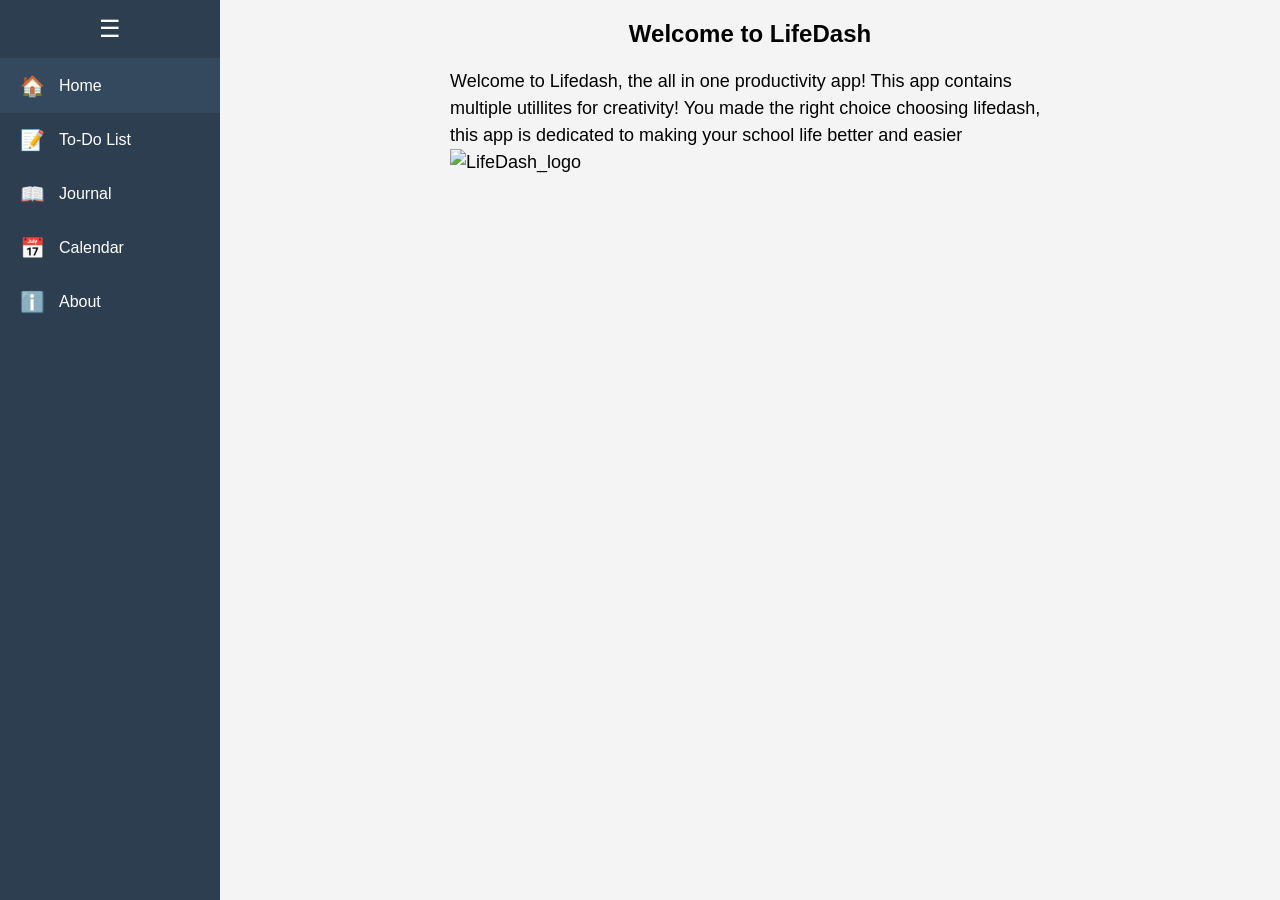
==== app/utils/lifedash-main.html @ c79580a7 "Create lifedash-main.html" ====
<!DOCTYPE html>
<html lang="en">
<head>
  <meta charset="UTF-8" />
  <meta name="viewport" content="width=device-width, initial-scale=1" />
  <title>LifeDash</title>
  <style>
    /* Reset and base */
    * {
      box-sizing: border-box;
    }
    body {
      margin: 0;
      font-family: Arial, sans-serif;
      background-color: #f4f4f4;
      display: flex;
      height: 100vh;
      overflow: hidden;
    }

    /* Sidebar */
    .sidebar {
      background-color: #2c3e50;
      color: white;
      width: 220px;
      min-width: 220px;
      transition: width 0.3s;
      display: flex;
      flex-direction: column;
      position: fixed;
      top: 0; bottom: 0; left: 0;
      overflow: hidden;
      z-index: 1000;
    }
    .sidebar.collapsed {
      width: 60px;
      min-width: 60px;
    }

    .sidebar .toggle-btn {
      background: none;
      border: none;
      color: white;
      font-size: 24px;
      padding: 15px;
      cursor: pointer;
      text-align: center;
      border-bottom: 1px solid #34495e;
      user-select: none;
    }

    .sidebar button.tab-button {
      background: none;
      border: none;
      color: white;
      text-align: left;
      padding: 15px 20px;
      font-size: 16px;
      width: 100%;
      display: flex;
      align-items: center;
      cursor: pointer;
      transition: background-color 0.3s;
      white-space: nowrap;
      overflow: hidden;
      text-overflow: ellipsis;
    }
    .sidebar button.tab-button:hover,
    .sidebar button.tab-button.active {
      background-color: #34495e;
    }
    .sidebar button.tab-button span.icon {
      margin-right: 15px;
      font-size: 20px;
      width: 24px;
      text-align: center;
      flex-shrink: 0;
    }
    .sidebar.collapsed button.tab-button span.label {
      display: none;
    }

    /* Main content */
    .main {
      margin-left: 220px;
      padding: 20px;
      width: calc(100% - 220px);
      overflow-y: auto;
      transition: margin-left 0.3s, width 0.3s;
      height: 100vh;
    }
    .sidebar.collapsed ~ .main {
      margin-left: 60px;
      width: calc(100% - 60px);
    }

    /* Tabs */
    .tab-content {
      display: none;
    }
    .tab-content.active {
      display: block;
    }

    /* Headings */
    h2 {
      text-align: center;
      margin-top: 0;
    }

    /* To-Do List */
    #todo input[type="text"] {
      width: 70%;
      padding: 10px;
      font-size: 16px;
      border-radius: 4px;
      border: 1px solid #ccc;
      margin-right: 10px;
    }
    #todo button.add-todo-btn {
      padding: 10px 15px;
      font-size: 16px;
      border: none;
      background-color: #2563eb;
      color: white;
      border-radius: 4px;
      cursor: pointer;
      transition: background-color 0.3s;
    }
    #todo button.add-todo-btn:hover {
      background-color: #1e40af;
    }
    #todo ul {
      list-style-type: none;
      padding-left: 0;
      margin-top: 20px;
      max-width: 600px;
      margin-left: auto;
      margin-right: auto;
    }
    #todo ul li {
      background: #eee;
      margin-bottom: 10px;
      padding: 12px 15px;
      font-size: 18px;
      position: relative;
      cursor: pointer;
      border-radius: 4px;
      user-select: none;
      display: flex;
      justify-content: space-between;
      align-items: center;
      transition: background-color 0.2s;
    }
    #todo ul li.checked {
      background-color: #888;
      color: white;
      text-decoration: line-through;
    }
    #todo ul li button.delete-btn {
      background: none;
      border: none;
      font-size: 18px;
      color: #f44336;
      cursor: pointer;
      user-select: none;
    }
    #todo ul li button.delete-btn:hover {
      color: #b71c1c;
    }

    /* Journal */
    #journal form {
      max-width: 600px;
      margin: 0 auto 30px;
      display: flex;
      flex-direction: column;
      gap: 10px;
    }
    #journal input[type="date"],
    #journal textarea {
      padding: 10px;
      font-size: 16px;
      border-radius: 4px;
      border: 1px solid #ccc;
      resize: vertical;
      width: 100%;
      box-sizing: border-box;
    }
    #journal textarea {
      height: 150px;
    }
    #journal button {
      width: 100px;
      padding: 10px;
      font-size: 16px;
      background-color: #2563eb;
      color: white;
      border: none;
      border-radius: 4px;
      cursor: pointer;
      align-self: flex-start;
      transition: background-color 0.3s;
    }
    #journal button:hover {
      background-color: #1e40af;
    }
    #journal .journal-entry {
      background: white;
      border-radius: 5px;
      padding: 15px;
      margin-bottom: 15px;
      box-shadow: 0 1px 3px rgba(0,0,0,0.1);
      max-width: 600px;
      margin-left: auto;
      margin-right: auto;
    }
    #journal .journal-entry strong {
      display: block;
      margin-bottom: 8px;
      color: #333;
    }
    #journal .journal-entry p {
      white-space: pre-wrap;
      line-height: 1.5;
      color: #555;
      margin: 0;
    }

    /* Calendar */
    .calendar-controls {
      text-align: center;
      margin-bottom: 10px;
    }
    .calendar-controls button {
      background-color: #2563eb;
      border: none;
      color: white;
      padding: 8px 14px;
      margin: 0 5px;
      border-radius: 4px;
      cursor: pointer;
      font-size: 16px;
      transition: background-color 0.3s;
    }
    .calendar-controls button:hover {
      background-color: #1e40af;
    }
    #monthYear {
      font-weight: bold;
      font-size: 18px;
      margin: 0 10px;
      vertical-align: middle;
      user-select: none;
    }
    table.calendar {
      border-collapse: collapse;
      width: 100%;
      max-width: 600px;
      margin-left: auto;
      margin-right: auto;
      background: white;
      border-radius: 6px;
      overflow: hidden;
      box-shadow: 0 1px 5px rgba(0,0,0,0.1);
    }
    table.calendar th,
    table.calendar td {
      border: 1px solid #ddd;
      width: 14.28%;
      height: 80px;
      text-align: right;
      vertical-align: top;
      padding: 6px 8px;
      position: relative;
      cursor: pointer;
      user-select: none;
    }
    table.calendar th {
      background-color: #2c3e50;
      color: white;
      font-weight: normal;
    }
    table.calendar td:hover {
      background-color: #f0f8ff;
    }
    table.calendar td.today {
      background-color: #d1fae5;
      font-weight: bold;
    }
    table.calendar td .event {
      position: absolute;
      bottom: 5px;
      left: 5px;
      right: 5px;
      background-color: #2563eb;
      color: white;
      font-size: 12px;
      padding: 2px 4px;
      border-radius: 4px;
      overflow: hidden;
      white-space: nowrap;
      text-overflow: ellipsis;
    }

    /* Modal */
    #modalOverlay {
      display: none;
      position: fixed;
      top: 0; left: 0; right: 0; bottom: 0;
      background: rgba(0,0,0,0.5);
      z-index: 10000;
    }
    #eventModal {
      display: none;
      position: fixed;
      top: 25%;
      left: 50%;
      transform: translate(-50%, -25%);
      background: white;
      padding: 20px;
      border-radius: 10px;
      width: 320px;
      z-index: 10001;
      box-shadow: 0 2px 10px rgba(0,0,0,0.2);
    }
    #eventModal h3 {
      margin-top: 0;
    }
    #eventModal textarea {
      width: 100%;
      height: 100px;
      padding: 10px;
      font-size: 14px;
      resize: vertical;
      border-radius: 4px;
      border: 1px solid #ccc;
      box-sizing: border-box;
    }
    #eventModal button {
      padding: 10px 20px;
      font-size: 14px;
      border: none;
      border-radius: 5px;
      cursor: pointer;
      margin-top: 10px;
    }
    #saveEventBtn {
      background-color: #2563eb;
      color: white;
      margin-right: 10px;
    }
    #saveEventBtn:hover {
      background-color: #1e40af;
    }
    #cancelEventBtn {
      background-color: #9ca3af;
      color: white;
    }
    #cancelEventBtn:hover {
      background-color: #6b7280;
    }
  </style>
</head>
<body>

  <nav class="sidebar" id="sidebar">
    <button class="toggle-btn" id="toggleBtn" aria-label="Toggle sidebar">☰</button>
    <button class="tab-button active" data-tab="home"><span class="icon">🏠</span><span class="label">Home</span></button>
    <button class="tab-button" data-tab="todo"><span class="icon">📝</span><span class="label">To-Do List</span></button>
    <button class="tab-button" data-tab="journal"><span class="icon">📖</span><span class="label">Journal</span></button>
    <button class="tab-button" data-tab="calendar"><span class="icon">📅</span><span class="label">Calendar</span></button>
    <button class="tab-button" data-tab="about"><span class="icon">ℹ️</span><span class="label">About</span></button>
  </nav>

  <main class="main" id="mainContent">

    <!-- Home -->
    <section id="home" class="tab-content active">
      <h2>Welcome to LifeDash</h2>
      <p style="max-width: 600px; margin: auto; font-size: 18px; line-height: 1.5;">
        Welcome to Lifedash, the all in one productivity app! This app contains multiple utillites for creativity! You made the right choice choosing lifedash, this app is dedicated to making your school life better and easier    <img width="504" height="504" alt="LifeDash_logo" src="https://github.com/user-attachments/assets/cb44a2d6-ce34-4037-bcaf-ae1a2cf51b68" />
      </p>
    </section>

    <!-- To-Do List -->
    <section id="todo" class="tab-content">
      <h2>To-Do List</h2>
      <div style="text-align: center;">
        <input type="text" id="todoInput" placeholder="Add new task..." />
        <button class="add-todo-btn" id="addTodoBtn">Add</button>
      </div>
      <ul id="todoList"></ul>
    </section>

    <!-- Journal -->
    <section id="journal" class="tab-content">
      <h2>Daily Journal</h2>
      <form id="journalForm">
        <input type="date" id="journalDate" required />
        <textarea id="journalContent" placeholder="Write your journal entry here..." maxlength="2000" required></textarea>
        <button type="submit">Save Entry</button>
      </form>
      <div id="journalEntries"></div>
    </section>

    <!-- Calendar -->
    <section id="calendar" class="tab-content">
      <h2>Calendar</h2>
      <div class="calendar-controls">
        <button id="prevMonthBtn">&#8592; Prev</button>
        <span id="monthYear"></span>
        <button id="nextMonthBtn">Next &#8594;</button>
      </div>
      <table class="calendar" aria-label="Calendar">
        <thead>
          <tr>
            <th>Sun</th><th>Mon</th><th>Tue</th><th>Wed</th><th>Thu</th><th>Fri</th><th>Sat</th>
          </tr>
        </thead>
        <tbody id="calendarBody"></tbody>
      </table>
    </section>

    <!-- About -->
    <section id="about" class="tab-content">
      <h2>About LifeDash</h2>
      <p style="max-width:600px; margin:auto; font-size: 18px; line-height: 1.5;">
        LifeDash is a simple all-in-one app to help you organize your day with tasks, journaling, and events. Built with HTML, CSS, and JavaScript — all running right in your browser.
      </p>
    </section>
  </main>

  <!-- Event Modal -->
  <div id="modalOverlay" aria-hidden="true"></div>
  <div id="eventModal" role="dialog" aria-modal="true" aria-labelledby="eventDateLabel" aria-describedby="eventDesc">
    <h3 id="eventDateLabel"></h3>
    <textarea id="eventText" placeholder="Add event details here..."></textarea><br />
    <button id="saveEventBtn">Save</button>
    <button id="cancelEventBtn">Cancel</button>
  </div>

  <script>
    // Sidebar toggle and tab switching
    const sidebar = document.getElementById('sidebar');
    const toggleBtn = document.getElementById('toggleBtn');
    const tabButtons = document.querySelectorAll('.sidebar .tab-button');
    const tabContents = document.querySelectorAll('.tab-content');

    toggleBtn.addEventListener('click', () => {
      sidebar.classList.toggle('collapsed');
    });

    tabButtons.forEach(button => {
      button.addEventListener('click', () => {
        // Remove active from all buttons & tabs
        tabButtons.forEach(btn => btn.classList.remove('active'));
        tabContents.forEach(tab => tab.classList.remove('active'));

        // Activate clicked tab
        button.classList.add('active');
        const tabId = button.dataset.tab;
        document.getElementById(tabId).classList.add('active');
      });
    });

    // --- To-Do List ---
    const todoInput = document.getElementById('todoInput');
    const addTodoBtn = document.getElementById('addTodoBtn');
    const todoList = document.getElementById('todoList');

    function saveTodos() {
      const todos = [];
      todoList.querySelectorAll('li').forEach(li => {
        todos.push({
          text: li.querySelector('.text').textContent,
          checked: li.classList.contains('checked')
        });
      });
      localStorage.setItem('todos', JSON.stringify(todos));
    }

    function loadTodos() {
      todoList.innerHTML = '';
      const todos = JSON.parse(localStorage.getItem('todos') || '[]');
      todos.forEach(todo => {
        const li = document.createElement('li');
        li.className = todo.checked ? 'checked' : '';
        const spanText = document.createElement('span');
        spanText.className = 'text';
        spanText.textContent = todo.text;
        li.appendChild(spanText);

        const delBtn = document.createElement('button');
        delBtn.className = 'delete-btn';
        delBtn.title = 'Delete task';
        delBtn.textContent = '✖';
        delBtn.onclick = e => {
          e.stopPropagation();
          li.remove();
          saveTodos();
        };
        li.appendChild(delBtn);

        li.onclick = () => {
          li.classList.toggle('checked');
          saveTodos();
        };

        todoList.appendChild(li);
      });
    }

    addTodoBtn.onclick = () => {
      const val = todoInput.value.trim();
      if (!val) {
        alert('Please enter a task');
        return;
      }
      const li = document.createElement('li');
      const spanText = document.createElement('span');
      spanText.className = 'text';
      spanText.textContent = val;
      li.appendChild(spanText);

      const delBtn = document.createElement('button');
      delBtn.className = 'delete-btn';
      delBtn.title = 'Delete task';
      delBtn.textContent = '✖';
      delBtn.onclick = e => {
        e.stopPropagation();
        li.remove();
        saveTodos();
      };
      li.appendChild(delBtn);

      li.onclick = () => {
        li.classList.toggle('checked');
        saveTodos();
      };

      todoList.appendChild(li);
      saveTodos();
      todoInput.value = '';
      todoInput.focus();
    };

    // --- Journal ---
    const journalForm = document.getElementById('journalForm');
    const journalDateInput = document.getElementById('journalDate');
    const journalContentInput = document.getElementById('journalContent');
    const journalEntriesDiv = document.getElementById('journalEntries');

    function saveJournalEntries(entries) {
      localStorage.setItem('journalEntries', JSON.stringify(entries));
    }

    function loadJournalEntries() {
      journalEntriesDiv.innerHTML = '';
      const entries = JSON.parse(localStorage.getItem('journalEntries') || '[]');
      entries.sort((a, b) => new Date(b.date) - new Date(a.date)); // newest first

      entries.forEach(entry => {
        const entryDiv = document.createElement('div');
        entryDiv.className = 'journal-entry';

        const dateStrong = document.createElement('strong');
        dateStrong.textContent = new Date(entry.date).toDateString();
        entryDiv.appendChild(dateStrong);

        const contentP = document.createElement('p');
        contentP.textContent = entry.content;
        entryDiv.appendChild(contentP);

        journalEntriesDiv.appendChild(entryDiv);
      });
    }

    journalForm.addEventListener('submit', e => {
      e.preventDefault();
      const date = journalDateInput.value;
      const content = journalContentInput.value.trim();
      if (!date) {
        alert('Please select a date.');
        return;
      }
      if (!content) {
        alert('Please write something in the journal entry.');
        return;
      }

      let entries = JSON.parse(localStorage.getItem('journalEntries') || '[]');
      // If entry for date exists, update it; else add new
      const existingIndex = entries.findIndex(entry => entry.date === date);
      if (existingIndex > -1) {
        entries[existingIndex].content = content;
      } else {
        entries.push({ date, content });
      }
      saveJournalEntries(entries);
      loadJournalEntries();
      journalForm.reset();
      alert('Journal entry saved!');
    });

    // Load journal entries on page load
    loadJournalEntries();

    // --- Calendar ---
    const prevMonthBtn = document.getElementById('prevMonthBtn');
    const nextMonthBtn = document.getElementById('nextMonthBtn');
    const monthYearLabel = document.getElementById('monthYear');
    const calendarBody = document.getElementById('calendarBody');
    const modalOverlay = document.getElementById('modalOverlay');
    const eventModal = document.getElementById('eventModal');
    const eventDateLabel = document.getElementById('eventDateLabel');
    const eventText = document.getElementById('eventText');
    const saveEventBtn = document.getElementById('saveEventBtn');
    const cancelEventBtn = document.getElementById('cancelEventBtn');

    let currentYear, currentMonth;

    function showCalendar(year, month) {
      currentYear = year;
      currentMonth = month;

      monthYearLabel.textContent = new Date(year, month).toLocaleString('default', {month: 'long', year: 'numeric'});
      calendarBody.innerHTML = '';

      const firstDay = new Date(year, month, 1).getDay();
      const daysInMonth = new Date(year, month + 1, 0).getDate();

      // Empty cells before first day
      for (let i = 0; i < firstDay; i++) {
        const emptyCell = document.createElement('td');
        calendarBody.appendChild(emptyCell);
      }

      const today = new Date();
      const events = JSON.parse(localStorage.getItem('calendarEvents') || '{}');

      for (let day = 1; day <= daysInMonth; day++) {
        const cell = document.createElement('td');
        cell.textContent = day;

        const dateStr = `${year}-${String(month + 1).padStart(2, '0')}-${String(day).padStart(2, '0')}`;
        if (day === today.getDate() && month === today.getMonth() && year === today.getFullYear()) {
          cell.classList.add('today');
        }

        if (events[dateStr]) {
          const eventDiv = document.createElement('div');
          eventDiv.className = 'event';
          eventDiv.textContent = events[dateStr];
          cell.appendChild(eventDiv);
        }

        cell.addEventListener('click', () => openModal(dateStr));
        calendarBody.appendChild(cell);
      }
    }

    function openModal(dateStr) {
      eventDateLabel.textContent = `Events for ${dateStr}`;
      const events = JSON.parse(localStorage.getItem('calendarEvents') || '{}');
      eventText.value = events[dateStr] || '';
      eventModal.dataset.date = dateStr;
      modalOverlay.style.display = 'block';
      eventModal.style.display = 'block';
      eventText.focus();
    }

    function closeModal() {
      modalOverlay.style.display = 'none';
      eventModal.style.display = 'none';
    }

    saveEventBtn.onclick = () => {
      const dateStr = eventModal.dataset.date;
      const text = eventText.value.trim();
      const events = JSON.parse(localStorage.getItem('calendarEvents') || '{}');
      if (text) {
        events[dateStr] = text;
      } else {
        delete events[dateStr];
      }
      localStorage.setItem('calendarEvents', JSON.stringify(events));
      closeModal();
      showCalendar(currentYear, currentMonth);
    };

    cancelEventBtn.onclick = closeModal;
    modalOverlay.onclick = closeModal;

    prevMonthBtn.onclick = () => {
      if (currentMonth === 0) {
        currentMonth = 11;
        currentYear--;
      } else {
        currentMonth--;
      }
      showCalendar(currentYear, currentMonth);
    };

    nextMonthBtn.onclick = () => {
      if (currentMonth === 11) {
        currentMonth = 0;
        currentYear++;
      } else {
        currentMonth++;
      }
      showCalendar(currentYear, currentMonth);
    };

    // Initialize calendar and load todos on page load
    window.onload = () => {
      loadTodos();
      const today = new Date();
      showCalendar(today.getFullYear(), today.getMonth());
    };
  </script>
</body>
</html>
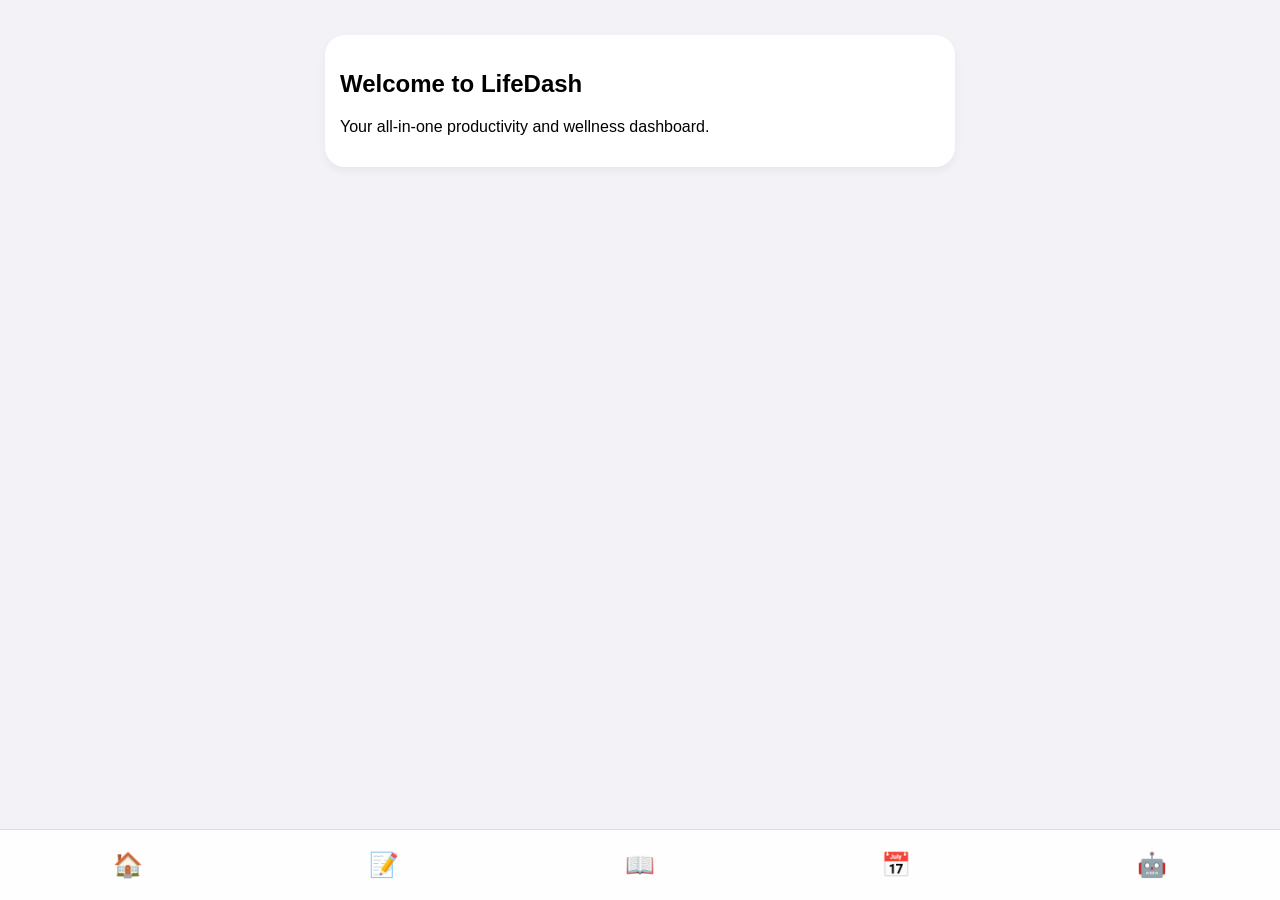
==== commit d52321f4: "Refactor HTML structure and styles for LifeDash" ====
--- a/app/utils/lifedash-main.html
+++ b/app/utils/lifedash-main.html
@@ -1,723 +1,324 @@
 <!DOCTYPE html>
 <html lang="en">
 <head>
-  <meta charset="UTF-8" />
-  <meta name="viewport" content="width=device-width, initial-scale=1" />
-  <title>LifeDash</title>
-  <style>
-    /* Reset and base */
-    * {
-      box-sizing: border-box;
-    }
-    body {
-      margin: 0;
-      font-family: Arial, sans-serif;
-      background-color: #f4f4f4;
-      display: flex;
-      height: 100vh;
-      overflow: hidden;
-    }
-
-    /* Sidebar */
-    .sidebar {
-      background-color: #2c3e50;
-      color: white;
-      width: 220px;
-      min-width: 220px;
-      transition: width 0.3s;
-      display: flex;
-      flex-direction: column;
-      position: fixed;
-      top: 0; bottom: 0; left: 0;
-      overflow: hidden;
-      z-index: 1000;
-    }
-    .sidebar.collapsed {
-      width: 60px;
-      min-width: 60px;
-    }
-
-    .sidebar .toggle-btn {
-      background: none;
-      border: none;
-      color: white;
-      font-size: 24px;
-      padding: 15px;
-      cursor: pointer;
-      text-align: center;
-      border-bottom: 1px solid #34495e;
-      user-select: none;
-    }
-
-    .sidebar button.tab-button {
-      background: none;
-      border: none;
-      color: white;
-      text-align: left;
-      padding: 15px 20px;
-      font-size: 16px;
-      width: 100%;
-      display: flex;
-      align-items: center;
-      cursor: pointer;
-      transition: background-color 0.3s;
-      white-space: nowrap;
-      overflow: hidden;
-      text-overflow: ellipsis;
-    }
-    .sidebar button.tab-button:hover,
-    .sidebar button.tab-button.active {
-      background-color: #34495e;
-    }
-    .sidebar button.tab-button span.icon {
-      margin-right: 15px;
-      font-size: 20px;
-      width: 24px;
-      text-align: center;
-      flex-shrink: 0;
-    }
-    .sidebar.collapsed button.tab-button span.label {
-      display: none;
-    }
-
-    /* Main content */
-    .main {
-      margin-left: 220px;
-      padding: 20px;
-      width: calc(100% - 220px);
-      overflow-y: auto;
-      transition: margin-left 0.3s, width 0.3s;
-      height: 100vh;
-    }
-    .sidebar.collapsed ~ .main {
-      margin-left: 60px;
-      width: calc(100% - 60px);
-    }
-
-    /* Tabs */
-    .tab-content {
-      display: none;
-    }
-    .tab-content.active {
-      display: block;
-    }
-
-    /* Headings */
-    h2 {
-      text-align: center;
-      margin-top: 0;
-    }
-
-    /* To-Do List */
-    #todo input[type="text"] {
-      width: 70%;
-      padding: 10px;
-      font-size: 16px;
-      border-radius: 4px;
-      border: 1px solid #ccc;
-      margin-right: 10px;
-    }
-    #todo button.add-todo-btn {
-      padding: 10px 15px;
-      font-size: 16px;
-      border: none;
-      background-color: #2563eb;
-      color: white;
-      border-radius: 4px;
-      cursor: pointer;
-      transition: background-color 0.3s;
-    }
-    #todo button.add-todo-btn:hover {
-      background-color: #1e40af;
-    }
-    #todo ul {
-      list-style-type: none;
-      padding-left: 0;
-      margin-top: 20px;
-      max-width: 600px;
-      margin-left: auto;
-      margin-right: auto;
-    }
-    #todo ul li {
-      background: #eee;
-      margin-bottom: 10px;
-      padding: 12px 15px;
-      font-size: 18px;
-      position: relative;
-      cursor: pointer;
-      border-radius: 4px;
-      user-select: none;
-      display: flex;
-      justify-content: space-between;
-      align-items: center;
-      transition: background-color 0.2s;
-    }
-    #todo ul li.checked {
-      background-color: #888;
-      color: white;
-      text-decoration: line-through;
-    }
-    #todo ul li button.delete-btn {
-      background: none;
-      border: none;
-      font-size: 18px;
-      color: #f44336;
-      cursor: pointer;
-      user-select: none;
-    }
-    #todo ul li button.delete-btn:hover {
-      color: #b71c1c;
-    }
-
-    /* Journal */
-    #journal form {
-      max-width: 600px;
-      margin: 0 auto 30px;
-      display: flex;
-      flex-direction: column;
-      gap: 10px;
-    }
-    #journal input[type="date"],
-    #journal textarea {
-      padding: 10px;
-      font-size: 16px;
-      border-radius: 4px;
-      border: 1px solid #ccc;
-      resize: vertical;
-      width: 100%;
-      box-sizing: border-box;
-    }
-    #journal textarea {
-      height: 150px;
-    }
-    #journal button {
-      width: 100px;
-      padding: 10px;
-      font-size: 16px;
-      background-color: #2563eb;
-      color: white;
-      border: none;
-      border-radius: 4px;
-      cursor: pointer;
-      align-self: flex-start;
-      transition: background-color 0.3s;
-    }
-    #journal button:hover {
-      background-color: #1e40af;
-    }
-    #journal .journal-entry {
-      background: white;
-      border-radius: 5px;
-      padding: 15px;
-      margin-bottom: 15px;
-      box-shadow: 0 1px 3px rgba(0,0,0,0.1);
-      max-width: 600px;
-      margin-left: auto;
-      margin-right: auto;
-    }
-    #journal .journal-entry strong {
-      display: block;
-      margin-bottom: 8px;
-      color: #333;
-    }
-    #journal .journal-entry p {
-      white-space: pre-wrap;
-      line-height: 1.5;
-      color: #555;
-      margin: 0;
-    }
-
-    /* Calendar */
-    .calendar-controls {
-      text-align: center;
-      margin-bottom: 10px;
-    }
-    .calendar-controls button {
-      background-color: #2563eb;
-      border: none;
-      color: white;
-      padding: 8px 14px;
-      margin: 0 5px;
-      border-radius: 4px;
-      cursor: pointer;
-      font-size: 16px;
-      transition: background-color 0.3s;
-    }
-    .calendar-controls button:hover {
-      background-color: #1e40af;
-    }
-    #monthYear {
-      font-weight: bold;
-      font-size: 18px;
-      margin: 0 10px;
-      vertical-align: middle;
-      user-select: none;
-    }
-    table.calendar {
-      border-collapse: collapse;
-      width: 100%;
-      max-width: 600px;
-      margin-left: auto;
-      margin-right: auto;
-      background: white;
-      border-radius: 6px;
-      overflow: hidden;
-      box-shadow: 0 1px 5px rgba(0,0,0,0.1);
-    }
-    table.calendar th,
-    table.calendar td {
-      border: 1px solid #ddd;
-      width: 14.28%;
-      height: 80px;
-      text-align: right;
-      vertical-align: top;
-      padding: 6px 8px;
-      position: relative;
-      cursor: pointer;
-      user-select: none;
-    }
-    table.calendar th {
-      background-color: #2c3e50;
-      color: white;
-      font-weight: normal;
-    }
-    table.calendar td:hover {
-      background-color: #f0f8ff;
-    }
-    table.calendar td.today {
-      background-color: #d1fae5;
-      font-weight: bold;
-    }
-    table.calendar td .event {
-      position: absolute;
-      bottom: 5px;
-      left: 5px;
-      right: 5px;
-      background-color: #2563eb;
-      color: white;
-      font-size: 12px;
-      padding: 2px 4px;
-      border-radius: 4px;
-      overflow: hidden;
-      white-space: nowrap;
-      text-overflow: ellipsis;
-    }
-
-    /* Modal */
-    #modalOverlay {
-      display: none;
-      position: fixed;
-      top: 0; left: 0; right: 0; bottom: 0;
-      background: rgba(0,0,0,0.5);
-      z-index: 10000;
-    }
-    #eventModal {
-      display: none;
-      position: fixed;
-      top: 25%;
-      left: 50%;
-      transform: translate(-50%, -25%);
-      background: white;
-      padding: 20px;
-      border-radius: 10px;
-      width: 320px;
-      z-index: 10001;
-      box-shadow: 0 2px 10px rgba(0,0,0,0.2);
-    }
-    #eventModal h3 {
-      margin-top: 0;
-    }
-    #eventModal textarea {
-      width: 100%;
-      height: 100px;
-      padding: 10px;
-      font-size: 14px;
-      resize: vertical;
-      border-radius: 4px;
-      border: 1px solid #ccc;
-      box-sizing: border-box;
-    }
-    #eventModal button {
-      padding: 10px 20px;
-      font-size: 14px;
-      border: none;
-      border-radius: 5px;
-      cursor: pointer;
-      margin-top: 10px;
-    }
-    #saveEventBtn {
-      background-color: #2563eb;
-      color: white;
-      margin-right: 10px;
-    }
-    #saveEventBtn:hover {
-      background-color: #1e40af;
-    }
-    #cancelEventBtn {
-      background-color: #9ca3af;
-      color: white;
-    }
-    #cancelEventBtn:hover {
-      background-color: #6b7280;
-    }
-  </style>
+<meta charset="UTF-8">
+<meta name="viewport" content="width=device-width, initial-scale=1.0">
+<title>LifeDash</title>
+
+<style>
+body {
+  margin: 0;
+  font-family: -apple-system, BlinkMacSystemFont, sans-serif;
+  background: #f2f2f7;
+}
+
+/* Tabs */
+.tab-content { display: none; padding: 20px; }
+.tab-content.active { display: block; }
+
+/* Cards */
+.card {
+  background: white;
+  border-radius: 20px;
+  padding: 15px;
+  margin: 15px auto;
+  max-width: 600px;
+  box-shadow: 0 4px 10px rgba(0,0,0,0.05);
+}
+
+/* Bottom Tab Bar */
+.tab-bar {
+  position: fixed;
+  bottom: 0;
+  left: 0;
+  right: 0;
+  height: 70px;
+  background: rgba(255,255,255,0.9);
+  backdrop-filter: blur(10px);
+  display: flex;
+  justify-content: space-around;
+  align-items: center;
+  border-top: 1px solid #ddd;
+}
+
+.tab-bar button {
+  background: none;
+  border: none;
+  font-size: 24px;
+  cursor: pointer;
+}
+
+/* Inputs */
+input, textarea {
+  width: 100%;
+  padding: 10px;
+  margin-top: 10px;
+  border-radius: 10px;
+  border: 1px solid #ccc;
+}
+
+/* Buttons */
+button.primary {
+  margin-top: 10px;
+  padding: 10px;
+  border: none;
+  background: #2563eb;
+  color: white;
+  border-radius: 10px;
+  cursor: pointer;
+}
+
+/* Chat */
+.chat-box {
+  height: 300px;
+  overflow-y: auto;
+  background: white;
+  border-radius: 20px;
+  padding: 10px;
+}
+
+.message {
+  padding: 10px;
+  margin: 8px;
+  border-radius: 12px;
+  max-width: 70%;
+}
+
+.user {
+  background: #2563eb;
+  color: white;
+  margin-left: auto;
+}
+
+.bot {
+  background: #eee;
+}
+
+.chat-input {
+  display: flex;
+  gap: 10px;
+  margin-top: 10px;
+}
+
+.chat-input input { flex: 1; }
+
+</style>
 </head>
+
 <body>
 
-  <nav class="sidebar" id="sidebar">
-    <button class="toggle-btn" id="toggleBtn" aria-label="Toggle sidebar">☰</button>
-    <button class="tab-button active" data-tab="home"><span class="icon">🏠</span><span class="label">Home</span></button>
-    <button class="tab-button" data-tab="todo"><span class="icon">📝</span><span class="label">To-Do List</span></button>
-    <button class="tab-button" data-tab="journal"><span class="icon">📖</span><span class="label">Journal</span></button>
-    <button class="tab-button" data-tab="calendar"><span class="icon">📅</span><span class="label">Calendar</span></button>
-    <button class="tab-button" data-tab="about"><span class="icon">ℹ️</span><span class="label">About</span></button>
-  </nav>
-
-  <main class="main" id="mainContent">
-
-    <!-- Home -->
-    <section id="home" class="tab-content active">
-      <h2>Welcome to LifeDash</h2>
-      <p style="max-width: 600px; margin: auto; font-size: 18px; line-height: 1.5;">
-        Welcome to Lifedash, the all in one productivity app! This app contains multiple utillites for creativity! You made the right choice choosing lifedash, this app is dedicated to making your school life better and easier    <img width="504" height="504" alt="LifeDash_logo" src="https://github.com/user-attachments/assets/cb44a2d6-ce34-4037-bcaf-ae1a2cf51b68" />
-      </p>
-    </section>
-
-    <!-- To-Do List -->
-    <section id="todo" class="tab-content">
-      <h2>To-Do List</h2>
-      <div style="text-align: center;">
-        <input type="text" id="todoInput" placeholder="Add new task..." />
-        <button class="add-todo-btn" id="addTodoBtn">Add</button>
-      </div>
-      <ul id="todoList"></ul>
-    </section>
-
-    <!-- Journal -->
-    <section id="journal" class="tab-content">
-      <h2>Daily Journal</h2>
-      <form id="journalForm">
-        <input type="date" id="journalDate" required />
-        <textarea id="journalContent" placeholder="Write your journal entry here..." maxlength="2000" required></textarea>
-        <button type="submit">Save Entry</button>
-      </form>
-      <div id="journalEntries"></div>
-    </section>
-
-    <!-- Calendar -->
-    <section id="calendar" class="tab-content">
-      <h2>Calendar</h2>
-      <div class="calendar-controls">
-        <button id="prevMonthBtn">&#8592; Prev</button>
-        <span id="monthYear"></span>
-        <button id="nextMonthBtn">Next &#8594;</button>
-      </div>
-      <table class="calendar" aria-label="Calendar">
-        <thead>
-          <tr>
-            <th>Sun</th><th>Mon</th><th>Tue</th><th>Wed</th><th>Thu</th><th>Fri</th><th>Sat</th>
-          </tr>
-        </thead>
-        <tbody id="calendarBody"></tbody>
-      </table>
-    </section>
-
-    <!-- About -->
-    <section id="about" class="tab-content">
-      <h2>About LifeDash</h2>
-      <p style="max-width:600px; margin:auto; font-size: 18px; line-height: 1.5;">
-        LifeDash is a simple all-in-one app to help you organize your day with tasks, journaling, and events. Built with HTML, CSS, and JavaScript — all running right in your browser.
-      </p>
-    </section>
-  </main>
-
-  <!-- Event Modal -->
-  <div id="modalOverlay" aria-hidden="true"></div>
-  <div id="eventModal" role="dialog" aria-modal="true" aria-labelledby="eventDateLabel" aria-describedby="eventDesc">
-    <h3 id="eventDateLabel"></h3>
-    <textarea id="eventText" placeholder="Add event details here..."></textarea><br />
-    <button id="saveEventBtn">Save</button>
-    <button id="cancelEventBtn">Cancel</button>
-  </div>
-
-  <script>
-    // Sidebar toggle and tab switching
-    const sidebar = document.getElementById('sidebar');
-    const toggleBtn = document.getElementById('toggleBtn');
-    const tabButtons = document.querySelectorAll('.sidebar .tab-button');
-    const tabContents = document.querySelectorAll('.tab-content');
-
-    toggleBtn.addEventListener('click', () => {
-      sidebar.classList.toggle('collapsed');
-    });
-
-    tabButtons.forEach(button => {
-      button.addEventListener('click', () => {
-        // Remove active from all buttons & tabs
-        tabButtons.forEach(btn => btn.classList.remove('active'));
-        tabContents.forEach(tab => tab.classList.remove('active'));
-
-        // Activate clicked tab
-        button.classList.add('active');
-        const tabId = button.dataset.tab;
-        document.getElementById(tabId).classList.add('active');
-      });
-    });
-
-    // --- To-Do List ---
-    const todoInput = document.getElementById('todoInput');
-    const addTodoBtn = document.getElementById('addTodoBtn');
-    const todoList = document.getElementById('todoList');
-
-    function saveTodos() {
-      const todos = [];
-      todoList.querySelectorAll('li').forEach(li => {
-        todos.push({
-          text: li.querySelector('.text').textContent,
-          checked: li.classList.contains('checked')
-        });
-      });
-      localStorage.setItem('todos', JSON.stringify(todos));
-    }
-
-    function loadTodos() {
-      todoList.innerHTML = '';
-      const todos = JSON.parse(localStorage.getItem('todos') || '[]');
-      todos.forEach(todo => {
-        const li = document.createElement('li');
-        li.className = todo.checked ? 'checked' : '';
-        const spanText = document.createElement('span');
-        spanText.className = 'text';
-        spanText.textContent = todo.text;
-        li.appendChild(spanText);
-
-        const delBtn = document.createElement('button');
-        delBtn.className = 'delete-btn';
-        delBtn.title = 'Delete task';
-        delBtn.textContent = '✖';
-        delBtn.onclick = e => {
-          e.stopPropagation();
-          li.remove();
-          saveTodos();
-        };
-        li.appendChild(delBtn);
-
-        li.onclick = () => {
-          li.classList.toggle('checked');
-          saveTodos();
-        };
-
-        todoList.appendChild(li);
-      });
-    }
-
-    addTodoBtn.onclick = () => {
-      const val = todoInput.value.trim();
-      if (!val) {
-        alert('Please enter a task');
-        return;
-      }
-      const li = document.createElement('li');
-      const spanText = document.createElement('span');
-      spanText.className = 'text';
-      spanText.textContent = val;
-      li.appendChild(spanText);
-
-      const delBtn = document.createElement('button');
-      delBtn.className = 'delete-btn';
-      delBtn.title = 'Delete task';
-      delBtn.textContent = '✖';
-      delBtn.onclick = e => {
-        e.stopPropagation();
-        li.remove();
-        saveTodos();
-      };
-      li.appendChild(delBtn);
-
-      li.onclick = () => {
-        li.classList.toggle('checked');
-        saveTodos();
-      };
-
-      todoList.appendChild(li);
-      saveTodos();
-      todoInput.value = '';
-      todoInput.focus();
+<!-- HOME -->
+<div id="home" class="tab-content active">
+  <div class="card">
+    <h2>Welcome to LifeDash</h2>
+    <p>Your all-in-one productivity and wellness dashboard.</p>
+  </div>
+</div>
+
+<!-- TODO -->
+<div id="todo" class="tab-content">
+  <div class="card">
+    <h2>To-Do</h2>
+    <input id="todoInput" placeholder="Add task">
+    <button class="primary" onclick="addTodo()">Add</button>
+    <ul id="todoList"></ul>
+  </div>
+</div>
+
+<!-- JOURNAL -->
+<div id="journal" class="tab-content">
+  <div class="card">
+    <h2>Journal</h2>
+    <input type="date" id="journalDate">
+    <textarea id="journalText" placeholder="Write..."></textarea>
+    <button class="primary" onclick="saveJournal()">Save</button>
+  </div>
+  <div id="journalEntries"></div>
+</div>
+
+<!-- CALENDAR -->
+<div id="calendar" class="tab-content">
+  <div class="card">
+    <h2>Calendar</h2>
+    <input type="date" id="calendarDate">
+    <input id="calendarEvent" placeholder="Event">
+    <button class="primary" onclick="saveEvent()">Save</button>
+    <div id="eventList"></div>
+  </div>
+</div>
+
+<!-- SHINEBOT -->
+<div id="shinebot" class="tab-content">
+  <div class="card">
+    <h2>ShineBot 🤖</h2>
+
+    <div class="chat-box" id="chatBox"></div>
+
+    <div class="chat-input">
+      <input id="chatInput" placeholder="Talk to ShineBot...">
+      <button class="primary" onclick="sendMessage()">Send</button>
+    </div>
+
+  </div>
+</div>
+
+<!-- TAB BAR -->
+<div class="tab-bar">
+  <button onclick="switchTab('home')">🏠</button>
+  <button onclick="switchTab('todo')">📝</button>
+  <button onclick="switchTab('journal')">📖</button>
+  <button onclick="switchTab('calendar')">📅</button>
+  <button onclick="switchTab('shinebot')">🤖</button>
+</div>
+
+<script>
+
+/* TAB SWITCHING */
+function switchTab(tab) {
+  document.querySelectorAll('.tab-content').forEach(t => t.classList.remove('active'));
+  document.getElementById(tab).classList.add('active');
+}
+
+/* TODO */
+function addTodo() {
+  const val = document.getElementById("todoInput").value;
+  if (!val) return;
+
+  let todos = JSON.parse(localStorage.getItem("todos") || "[]");
+  todos.push(val);
+  localStorage.setItem("todos", JSON.stringify(todos));
+
+  loadTodos();
+}
+
+function loadTodos() {
+  const list = document.getElementById("todoList");
+  list.innerHTML = "";
+
+  let todos = JSON.parse(localStorage.getItem("todos") || "[]");
+  todos.forEach((t, i) => {
+    let li = document.createElement("li");
+    li.textContent = t;
+    li.onclick = () => {
+      todos.splice(i,1);
+      localStorage.setItem("todos", JSON.stringify(todos));
+      loadTodos();
     };
-
-    // --- Journal ---
-    const journalForm = document.getElementById('journalForm');
-    const journalDateInput = document.getElementById('journalDate');
-    const journalContentInput = document.getElementById('journalContent');
-    const journalEntriesDiv = document.getElementById('journalEntries');
-
-    function saveJournalEntries(entries) {
-      localStorage.setItem('journalEntries', JSON.stringify(entries));
-    }
-
-    function loadJournalEntries() {
-      journalEntriesDiv.innerHTML = '';
-      const entries = JSON.parse(localStorage.getItem('journalEntries') || '[]');
-      entries.sort((a, b) => new Date(b.date) - new Date(a.date)); // newest first
-
-      entries.forEach(entry => {
-        const entryDiv = document.createElement('div');
-        entryDiv.className = 'journal-entry';
-
-        const dateStrong = document.createElement('strong');
-        dateStrong.textContent = new Date(entry.date).toDateString();
-        entryDiv.appendChild(dateStrong);
-
-        const contentP = document.createElement('p');
-        contentP.textContent = entry.content;
-        entryDiv.appendChild(contentP);
-
-        journalEntriesDiv.appendChild(entryDiv);
-      });
-    }
-
-    journalForm.addEventListener('submit', e => {
-      e.preventDefault();
-      const date = journalDateInput.value;
-      const content = journalContentInput.value.trim();
-      if (!date) {
-        alert('Please select a date.');
-        return;
-      }
-      if (!content) {
-        alert('Please write something in the journal entry.');
-        return;
-      }
-
-      let entries = JSON.parse(localStorage.getItem('journalEntries') || '[]');
-      // If entry for date exists, update it; else add new
-      const existingIndex = entries.findIndex(entry => entry.date === date);
-      if (existingIndex > -1) {
-        entries[existingIndex].content = content;
-      } else {
-        entries.push({ date, content });
-      }
-      saveJournalEntries(entries);
-      loadJournalEntries();
-      journalForm.reset();
-      alert('Journal entry saved!');
-    });
-
-    // Load journal entries on page load
-    loadJournalEntries();
-
-    // --- Calendar ---
-    const prevMonthBtn = document.getElementById('prevMonthBtn');
-    const nextMonthBtn = document.getElementById('nextMonthBtn');
-    const monthYearLabel = document.getElementById('monthYear');
-    const calendarBody = document.getElementById('calendarBody');
-    const modalOverlay = document.getElementById('modalOverlay');
-    const eventModal = document.getElementById('eventModal');
-    const eventDateLabel = document.getElementById('eventDateLabel');
-    const eventText = document.getElementById('eventText');
-    const saveEventBtn = document.getElementById('saveEventBtn');
-    const cancelEventBtn = document.getElementById('cancelEventBtn');
-
-    let currentYear, currentMonth;
-
-    function showCalendar(year, month) {
-      currentYear = year;
-      currentMonth = month;
-
-      monthYearLabel.textContent = new Date(year, month).toLocaleString('default', {month: 'long', year: 'numeric'});
-      calendarBody.innerHTML = '';
-
-      const firstDay = new Date(year, month, 1).getDay();
-      const daysInMonth = new Date(year, month + 1, 0).getDate();
-
-      // Empty cells before first day
-      for (let i = 0; i < firstDay; i++) {
-        const emptyCell = document.createElement('td');
-        calendarBody.appendChild(emptyCell);
-      }
-
-      const today = new Date();
-      const events = JSON.parse(localStorage.getItem('calendarEvents') || '{}');
-
-      for (let day = 1; day <= daysInMonth; day++) {
-        const cell = document.createElement('td');
-        cell.textContent = day;
-
-        const dateStr = `${year}-${String(month + 1).padStart(2, '0')}-${String(day).padStart(2, '0')}`;
-        if (day === today.getDate() && month === today.getMonth() && year === today.getFullYear()) {
-          cell.classList.add('today');
-        }
-
-        if (events[dateStr]) {
-          const eventDiv = document.createElement('div');
-          eventDiv.className = 'event';
-          eventDiv.textContent = events[dateStr];
-          cell.appendChild(eventDiv);
-        }
-
-        cell.addEventListener('click', () => openModal(dateStr));
-        calendarBody.appendChild(cell);
-      }
-    }
-
-    function openModal(dateStr) {
-      eventDateLabel.textContent = `Events for ${dateStr}`;
-      const events = JSON.parse(localStorage.getItem('calendarEvents') || '{}');
-      eventText.value = events[dateStr] || '';
-      eventModal.dataset.date = dateStr;
-      modalOverlay.style.display = 'block';
-      eventModal.style.display = 'block';
-      eventText.focus();
-    }
-
-    function closeModal() {
-      modalOverlay.style.display = 'none';
-      eventModal.style.display = 'none';
-    }
-
-    saveEventBtn.onclick = () => {
-      const dateStr = eventModal.dataset.date;
-      const text = eventText.value.trim();
-      const events = JSON.parse(localStorage.getItem('calendarEvents') || '{}');
-      if (text) {
-        events[dateStr] = text;
-      } else {
-        delete events[dateStr];
-      }
-      localStorage.setItem('calendarEvents', JSON.stringify(events));
-      closeModal();
-      showCalendar(currentYear, currentMonth);
-    };
-
-    cancelEventBtn.onclick = closeModal;
-    modalOverlay.onclick = closeModal;
-
-    prevMonthBtn.onclick = () => {
-      if (currentMonth === 0) {
-        currentMonth = 11;
-        currentYear--;
-      } else {
-        currentMonth--;
-      }
-      showCalendar(currentYear, currentMonth);
-    };
-
-    nextMonthBtn.onclick = () => {
-      if (currentMonth === 11) {
-        currentMonth = 0;
-        currentYear++;
-      } else {
-        currentMonth++;
-      }
-      showCalendar(currentYear, currentMonth);
-    };
-
-    // Initialize calendar and load todos on page load
-    window.onload = () => {
-      loadTodos();
-      const today = new Date();
-      showCalendar(today.getFullYear(), today.getMonth());
-    };
-  </script>
+    list.appendChild(li);
+  });
+}
+
+/* JOURNAL */
+function saveJournal() {
+  const date = document.getElementById("journalDate").value;
+  const text = document.getElementById("journalText").value;
+
+  let entries = JSON.parse(localStorage.getItem("journal") || "[]");
+  entries.push({date, text});
+  localStorage.setItem("journal", JSON.stringify(entries));
+
+  loadJournal();
+}
+
+function loadJournal() {
+  const container = document.getElementById("journalEntries");
+  container.innerHTML = "";
+
+  let entries = JSON.parse(localStorage.getItem("journal") || "[]");
+
+  entries.reverse().forEach(e => {
+    let div = document.createElement("div");
+    div.className = "card";
+    div.innerHTML = `<strong>${e.date}</strong><p>${e.text}</p>`;
+    container.appendChild(div);
+  });
+}
+
+/* CALENDAR */
+function saveEvent() {
+  const date = document.getElementById("calendarDate").value;
+  const text = document.getElementById("calendarEvent").value;
+
+  let events = JSON.parse(localStorage.getItem("events") || "{}");
+  events[date] = text;
+  localStorage.setItem("events", JSON.stringify(events));
+
+  loadEvents();
+}
+
+function loadEvents() {
+  const container = document.getElementById("eventList");
+  container.innerHTML = "";
+
+  let events = JSON.parse(localStorage.getItem("events") || "{}");
+
+  for (let d in events) {
+    let div = document.createElement("div");
+    div.className = "card";
+    div.innerHTML = `<strong>${d}</strong><p>${events[d]}</p>`;
+    container.appendChild(div);
+  }
+}
+
+/* SHINEBOT */
+
+function addMessage(text, type) {
+  const box = document.getElementById("chatBox");
+  const msg = document.createElement("div");
+  msg.className = "message " + type;
+  msg.textContent = text;
+  box.appendChild(msg);
+  box.scrollTop = box.scrollHeight;
+}
+
+function analyze(msg) {
+  msg = msg.toLowerCase();
+
+  if (msg.includes("hurt") || msg.includes("kill")) return "danger";
+  if (msg.includes("sad") || msg.includes("stress")) return "concern";
+  return "normal";
+}
+
+function logFlag(level) {
+  let flags = JSON.parse(localStorage.getItem("flags") || "[]");
+  flags.push({time: new Date(), level});
+  localStorage.setItem("flags", JSON.stringify(flags));
+}
+
+function botReply(level) {
+  if (level === "danger") {
+    logFlag(level);
+    return "I'm really glad you told me. Please talk to a trusted adult right now.";
+  }
+
+  if (level === "concern") {
+    return "That sounds tough. Want to talk more about it?";
+  }
+
+  return "I'm here to help. What's going on?";
+}
+
+function sendMessage() {
+  const input = document.getElementById("chatInput");
+  const text = input.value;
+  if (!text) return;
+
+  addMessage(text, "user");
+
+  const level = analyze(text);
+  const reply = botReply(level);
+
+  setTimeout(() => addMessage(reply, "bot"), 400);
+
+  input.value = "";
+}
+
+/* LOAD */
+loadTodos();
+loadJournal();
+loadEvents();
+
+</script>
+
 </body>
 </html>
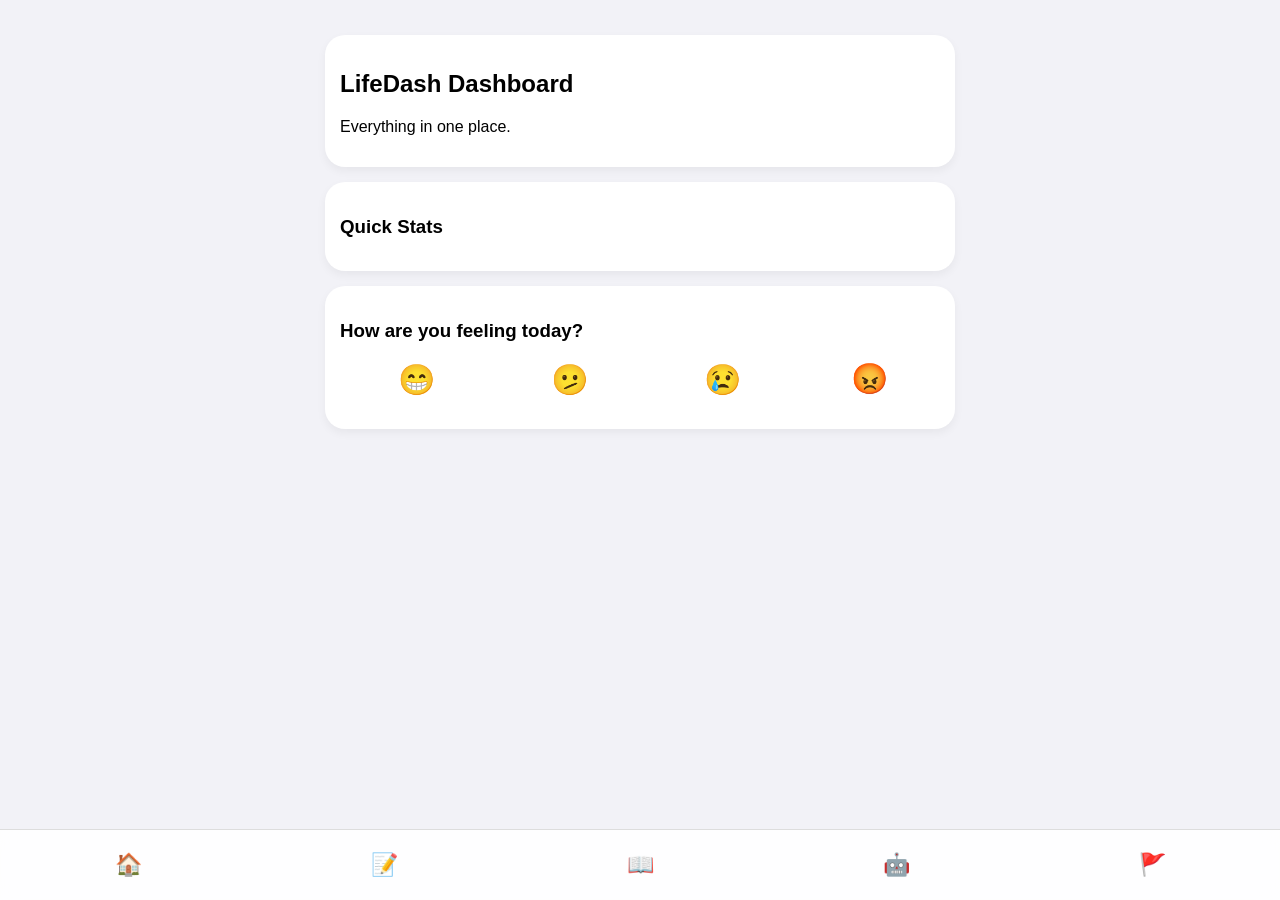
==== commit c9574027: "Refactor LifeDash HTML and styles Refactor HTML structure and styles for LifeDash dashboard, includi" ====
--- a/app/utils/lifedash-main.html
+++ b/app/utils/lifedash-main.html
@@ -1,8 +1,8 @@
 <!DOCTYPE html>
 <html lang="en">
 <head>
-<meta charset="UTF-8">
-<meta name="viewport" content="width=device-width, initial-scale=1.0">
+<meta charset="UTF-8" />
+<meta name="viewport" content="width=device-width, initial-scale=1.0"/>
 <title>LifeDash</title>
 
 <style>
@@ -13,8 +13,13 @@
 }
 
 /* Tabs */
-.tab-content { display: none; padding: 20px; }
-.tab-content.active { display: block; }
+.tab-content {
+  display: none;
+  padding: 20px;
+}
+.tab-content.active {
+  display: block;
+}
 
 /* Cards */
 .card {
@@ -26,7 +31,53 @@
   box-shadow: 0 4px 10px rgba(0,0,0,0.05);
 }
 
-/* Bottom Tab Bar */
+/* Inputs */
+input, textarea {
+  width: 100%;
+  padding: 10px;
+  margin-top: 10px;
+  border-radius: 10px;
+  border: 1px solid #ccc;
+}
+
+/* Buttons */
+button.primary {
+  margin-top: 10px;
+  padding: 10px;
+  border: none;
+  background: #2563eb;
+  color: white;
+  border-radius: 10px;
+  cursor: pointer;
+}
+
+/* Chat */
+.chat-box {
+  height: 300px;
+  overflow-y: auto;
+  background: white;
+  border-radius: 20px;
+  padding: 10px;
+}
+
+.message {
+  padding: 10px;
+  margin: 8px;
+  border-radius: 12px;
+  max-width: 70%;
+}
+
+.user {
+  background: #2563eb;
+  color: white;
+  margin-left: auto;
+}
+
+.bot {
+  background: #eee;
+}
+
+/* Tab bar */
 .tab-bar {
   position: fixed;
   bottom: 0;
@@ -44,64 +95,31 @@
 .tab-bar button {
   background: none;
   border: none;
-  font-size: 24px;
+  font-size: 22px;
   cursor: pointer;
 }
 
-/* Inputs */
-input, textarea {
-  width: 100%;
-  padding: 10px;
+#moodButtons {
+  display: flex;
+  justify-content: space-around;
+  font-size: 30px;
   margin-top: 10px;
-  border-radius: 10px;
-  border: 1px solid #ccc;
-}
-
-/* Buttons */
-button.primary {
-  margin-top: 10px;
-  padding: 10px;
+} 
+#moodButtons button {
+  font-size: 30px;
+  background: none;
   border: none;
-  background: #2563eb;
-  color: white;
-  border-radius: 10px;
   cursor: pointer;
-}
-
-/* Chat */
-.chat-box {
-  height: 300px;
-  overflow-y: auto;
-  background: white;
-  border-radius: 20px;
-  padding: 10px;
-}
-
-.message {
-  padding: 10px;
-  margin: 8px;
-  border-radius: 12px;
-  max-width: 70%;
-}
-
-.user {
-  background: #2563eb;
-  color: white;
-  margin-left: auto;
-}
-
-.bot {
-  background: #eee;
-}
-
-.chat-input {
-  display: flex;
-  gap: 10px;
-  margin-top: 10px;
-}
-
-.chat-input input { flex: 1; }
-
+  transition: transform: 0.2s;
+}
+
+#moodButtons button:hover{
+  transform: scale(1.3);
+}
+.fade-out {
+  opacity: 0;
+  transition: opacity 0.5s ease;
+}
 </style>
 </head>
 
@@ -110,9 +128,25 @@
 <!-- HOME -->
 <div id="home" class="tab-content active">
   <div class="card">
-    <h2>Welcome to LifeDash</h2>
-    <p>Your all-in-one productivity and wellness dashboard.</p>
-  </div>
+    <h2>LifeDash Dashboard</h2>
+    <p>Everything in one place.</p>
+  </div>
+
+  <div class="card">
+    <h3>Quick Stats</h3>
+    <p id="stats"></p>
+  </div>
+<div class="card">
+  <h3>How are you feeling today?</h3>
+  <div id="moodButtons">
+    <button onclick = "setmood('happy')">😁</button>
+    <button onclick = "setmood('meh')">🫤</button>
+    <button onclick = "setmood('sad')">😢</button>
+    <buton onclick = "setmood('angry')">😡</buton>
+
+  </div> 
+    <div id= "moodresponse"></p>
+    </div>
 </div>
 
 <!-- TODO -->
@@ -130,21 +164,10 @@
   <div class="card">
     <h2>Journal</h2>
     <input type="date" id="journalDate">
-    <textarea id="journalText" placeholder="Write..."></textarea>
+    <textarea id="journalText" placeholder="Write something..."></textarea>
     <button class="primary" onclick="saveJournal()">Save</button>
   </div>
   <div id="journalEntries"></div>
-</div>
-
-<!-- CALENDAR -->
-<div id="calendar" class="tab-content">
-  <div class="card">
-    <h2>Calendar</h2>
-    <input type="date" id="calendarDate">
-    <input id="calendarEvent" placeholder="Event">
-    <button class="primary" onclick="saveEvent()">Save</button>
-    <div id="eventList"></div>
-  </div>
 </div>
 
 <!-- SHINEBOT -->
@@ -154,11 +177,16 @@
 
     <div class="chat-box" id="chatBox"></div>
 
-    <div class="chat-input">
-      <input id="chatInput" placeholder="Talk to ShineBot...">
-      <button class="primary" onclick="sendMessage()">Send</button>
-    </div>
-
+    <input id="chatInput" placeholder="Talk to ShineBot...">
+    <button class="primary" onclick="sendMessage()">Send</button>
+  </div>
+</div>
+
+<!-- FLAGS -->
+<div id="flags" class="tab-content">
+  <div class="card">
+    <h2>Flags 🚩</h2>
+    <div id="flagsarea"></div>
   </div>
 </div>
 
@@ -167,27 +195,30 @@
   <button onclick="switchTab('home')">🏠</button>
   <button onclick="switchTab('todo')">📝</button>
   <button onclick="switchTab('journal')">📖</button>
-  <button onclick="switchTab('calendar')">📅</button>
   <button onclick="switchTab('shinebot')">🤖</button>
+  <button onclick="switchTab('flags')">🚩</button>
 </div>
 
 <script>
-
-/* TAB SWITCHING */
+let DEV_MODE = false;
+/* NAVIGATION */
 function switchTab(tab) {
-  document.querySelectorAll('.tab-content').forEach(t => t.classList.remove('active'));
-  document.getElementById(tab).classList.add('active');
-}
-
-/* TODO */
+  document.querySelectorAll('.tab-content')
+    .forEach(t => t.classList.remove('active'));
+
+  const el = document.getElementById(tab);
+  if (el) el.classList.add('active');
+}
+
+/* ---------------- TODO ---------------- */
 function addTodo() {
-  const val = document.getElementById("todoInput").value;
-  if (!val) return;
-
+  const input = document.getElementById("todoInput");
   let todos = JSON.parse(localStorage.getItem("todos") || "[]");
-  todos.push(val);
+
+  todos.push(input.value);
   localStorage.setItem("todos", JSON.stringify(todos));
 
+  input.value = "";
   loadTodos();
 }
 
@@ -196,27 +227,31 @@
   list.innerHTML = "";
 
   let todos = JSON.parse(localStorage.getItem("todos") || "[]");
+
   todos.forEach((t, i) => {
     let li = document.createElement("li");
     li.textContent = t;
+
     li.onclick = () => {
       todos.splice(i,1);
       localStorage.setItem("todos", JSON.stringify(todos));
       loadTodos();
     };
+
     list.appendChild(li);
   });
 }
 
-/* JOURNAL */
+/* ---------------- JOURNAL ---------------- */
 function saveJournal() {
-  const date = document.getElementById("journalDate").value;
-  const text = document.getElementById("journalText").value;
-
   let entries = JSON.parse(localStorage.getItem("journal") || "[]");
-  entries.push({date, text});
+
+  entries.push({
+    date: document.getElementById("journalDate").value,
+    text: document.getElementById("journalText").value
+  });
+
   localStorage.setItem("journal", JSON.stringify(entries));
-
   loadJournal();
 }
 
@@ -234,39 +269,15 @@
   });
 }
 
-/* CALENDAR */
-function saveEvent() {
-  const date = document.getElementById("calendarDate").value;
-  const text = document.getElementById("calendarEvent").value;
-
-  let events = JSON.parse(localStorage.getItem("events") || "{}");
-  events[date] = text;
-  localStorage.setItem("events", JSON.stringify(events));
-
-  loadEvents();
-}
-
-function loadEvents() {
-  const container = document.getElementById("eventList");
-  container.innerHTML = "";
-
-  let events = JSON.parse(localStorage.getItem("events") || "{}");
-
-  for (let d in events) {
-    let div = document.createElement("div");
-    div.className = "card";
-    div.innerHTML = `<strong>${d}</strong><p>${events[d]}</p>`;
-    container.appendChild(div);
-  }
-}
-
-/* SHINEBOT */
+/* ---------------- SHINEBOT ---------------- */
 
 function addMessage(text, type) {
   const box = document.getElementById("chatBox");
-  const msg = document.createElement("div");
+
+  let msg = document.createElement("div");
   msg.className = "message " + type;
   msg.textContent = text;
+
   box.appendChild(msg);
   box.scrollTop = box.scrollHeight;
 }
@@ -274,28 +285,45 @@
 function analyze(msg) {
   msg = msg.toLowerCase();
 
-  if (msg.includes("hurt") || msg.includes("kill")) return "danger";
-  if (msg.includes("sad") || msg.includes("stress")) return "concern";
+  let score = 0;
+
+  // stronger weighting system
+  if (msg.includes("hurt")) score += 3;
+  if (msg.includes("kill")) score += 4;
+  if (msg.includes("worthless")) score += 2;
+  if (msg.includes("sad")) score += 1;
+  if (msg.includes("stress")) score += 1;
+
+  if (score >= 4) return "danger";
+  if (score >= 2) return "concern";
+
   return "normal";
 }
 
-function logFlag(level) {
+function logFlag(level, message) {
   let flags = JSON.parse(localStorage.getItem("flags") || "[]");
-  flags.push({time: new Date(), level});
+
+  flags.push({
+    time: new Date().toISOString(),
+    level,
+    message
+  });
+
   localStorage.setItem("flags", JSON.stringify(flags));
-}
-
-function botReply(level) {
+  loadFlags();
+}
+function botReply(level, text) {
   if (level === "danger") {
-    logFlag(level);
+    logFlag(level, text);
     return "I'm really glad you told me. Please talk to a trusted adult right now.";
   }
 
   if (level === "concern") {
+    logFlag(level, text);
     return "That sounds tough. Want to talk more about it?";
   }
 
-  return "I'm here to help. What's going on?";
+  return "I'm here for you. What's going on?";
 }
 
 function sendMessage() {
@@ -306,18 +334,129 @@
   addMessage(text, "user");
 
   const level = analyze(text);
-  const reply = botReply(level);
+  const reply = botReply(level, text);
 
   setTimeout(() => addMessage(reply, "bot"), 400);
 
   input.value = "";
 }
 
-/* LOAD */
+/* ---------------- FLAGS ---------------- */
+
+function loadFlags() {
+  const container = document.getElementById("flagsarea");
+  container.innerHTML = "";
+
+  let flags = JSON.parse(localStorage.getItem("flags") || "[]");
+
+  if (flags.length === 0) {
+    container.innerHTML = "<p>No flags yet 🎉</p>";
+    return;
+  }
+
+  flags.reverse().forEach((flag, index) => {
+    let div = document.createElement("div");
+    div.className = "card";
+
+    let color = "#999";
+    if (flag.level === "danger") color = "#ef4444";
+    if (flag.level === "concern") color = "#f59e0b";
+
+    div.innerHTML = `
+      <strong style="color:${color}">
+        ${flag.level.toUpperCase()}
+      </strong>
+      <p>${flag.message}</p>
+      <small>${new Date(flag.time).toLocaleString()}</small>
+    `;
+
+    // DEV MODE controls
+    if (DEV_MODE) {
+      let btn = document.createElement("button");
+      btn.textContent = "Delete";
+      btn.onclick = () => {
+        flags.splice(flags.length - 1 - index, 1);
+        localStorage.setItem("flags", JSON.stringify(flags));
+        loadFlags();
+      };
+      div.appendChild(btn);
+    }
+
+    container.appendChild(div);
+  });
+}
+  function enterDevMode() {
+  const password = prompt("Enter dev password:");
+
+  // simple hash-like check (NOT real security, just for local testing)
+  if (password === "lifedash-dev-2026") {
+    DEV_MODE = true;
+    alert("Dev Mode Enabled");
+    loadFlags();
+  } else {
+    alert("Wrong password");
+  }
+}
+  function updateStats() {
+  let todos = JSON.parse(localStorage.getItem("todos") || "[]");
+  let flags = JSON.parse(localStorage.getItem("flags") || "[]");
+  let journal = JSON.parse(localStorage.getItem("journal") || "[]");
+
+  document.getElementById("stats").innerHTML = `
+    Tasks: ${todos.length}<br>
+    Journal Entries: ${journal.length}<br>
+    Flags: ${flags.length}
+  `;
+}
+  function setMood(mood) {
+  const buttons = document.getElementById("moodButtons");
+  const response = document.getElementById("moodResponse");
+
+  let message = "";
+
+  if (mood === "happy") message = "yaay! 😄";
+  if (mood === "meh") message = "got it 🙂";
+  if (mood === "sad") message = "ooh no :( 💙";
+  if (mood === "angry") message = "take a breath 🫶";
+
+  // show response
+  response.textContent = message;
+
+  // save mood
+  localStorage.setItem("todayMood", mood);
+
+  // fade buttons out
+  buttons.classList.add("fade-out");
+
+  // optional: remove after fade
+  setTimeout(() => {
+    buttons.style.display = "none";
+  }, 500);
+}
+function loadMood() {
+  const mood = localStorage.getItem("todayMood");
+  if (!mood) return;
+
+  const response = document.getElementById("moodResponse");
+  const buttons = document.getElementById("moodButtons");
+
+  let message = "";
+
+  if (mood === "happy") message = "yaay! 😄";
+  if (mood === "meh") message = "got it 🙂";
+  if (mood === "sad") message = "ooh no :( 💙";
+  if (mood === "angry") message = "take a breath 🫶";
+
+  response.textContent = message;
+  buttons.style.display = "none";
+}
+
+/* INIT */
 loadTodos();
 loadJournal();
-loadEvents();
-
+loadFlags();
+updatestats();
+loadMood();
 </script>
 
 </body>
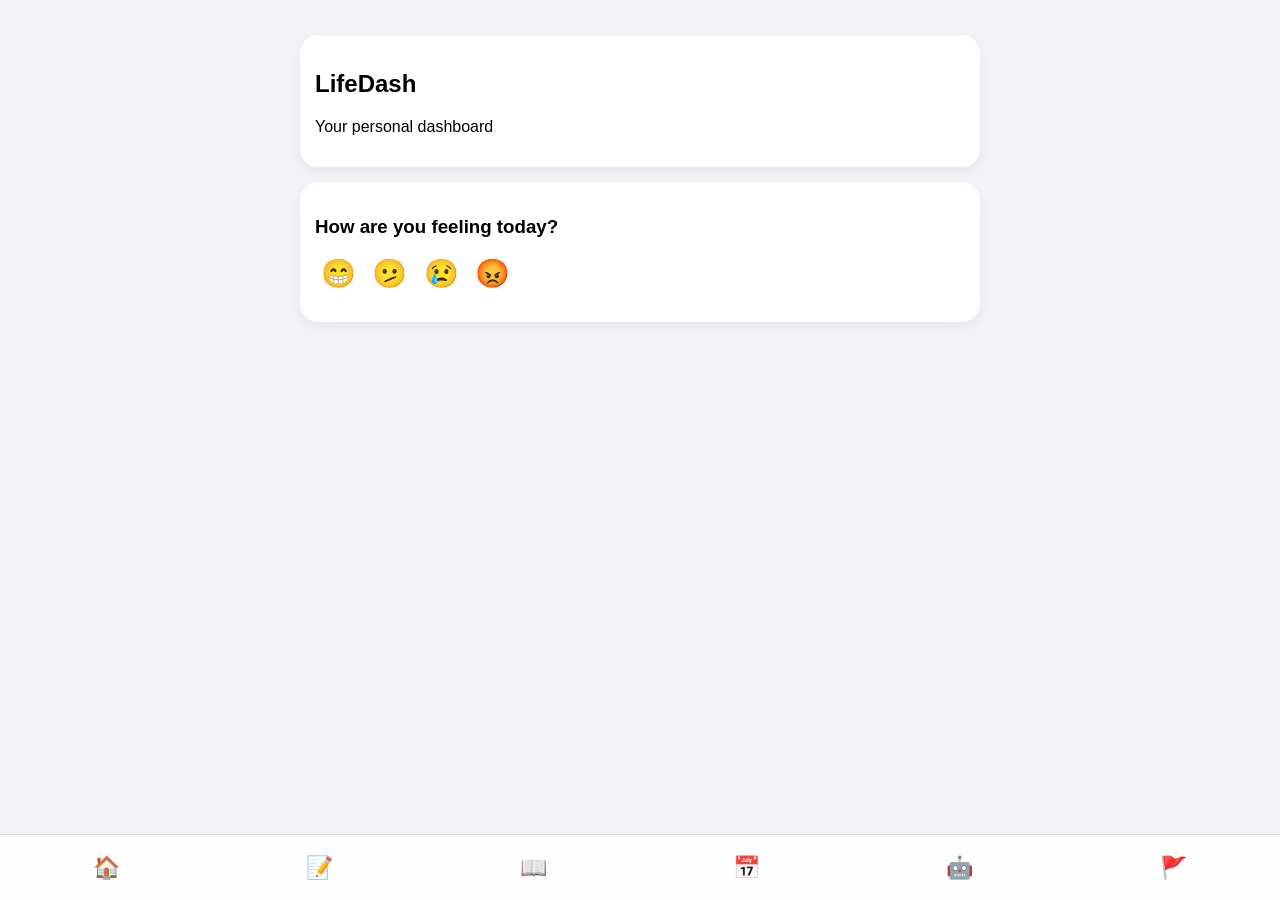
==== commit 4235fb0e: "Refactor HTML structure and update styles" ====
--- a/app/utils/lifedash-main.html
+++ b/app/utils/lifedash-main.html
@@ -1,8 +1,8 @@
 <!DOCTYPE html>
 <html lang="en">
 <head>
-<meta charset="UTF-8" />
-<meta name="viewport" content="width=device-width, initial-scale=1.0"/>
+<meta charset="UTF-8">
+<meta name="viewport" content="width=device-width, initial-scale=1.0">
 <title>LifeDash</title>
 
 <style>
@@ -13,77 +13,30 @@
 }
 
 /* Tabs */
-.tab-content {
+.tab {
   display: none;
   padding: 20px;
 }
-.tab-content.active {
+.tab.active {
   display: block;
 }
 
-/* Cards */
+/* Cards (iOS style) */
 .card {
   background: white;
-  border-radius: 20px;
+  border-radius: 18px;
   padding: 15px;
   margin: 15px auto;
-  max-width: 600px;
-  box-shadow: 0 4px 10px rgba(0,0,0,0.05);
-}
-
-/* Inputs */
-input, textarea {
-  width: 100%;
-  padding: 10px;
-  margin-top: 10px;
-  border-radius: 10px;
-  border: 1px solid #ccc;
-}
-
-/* Buttons */
-button.primary {
-  margin-top: 10px;
-  padding: 10px;
-  border: none;
-  background: #2563eb;
-  color: white;
-  border-radius: 10px;
-  cursor: pointer;
-}
-
-/* Chat */
-.chat-box {
-  height: 300px;
-  overflow-y: auto;
-  background: white;
-  border-radius: 20px;
-  padding: 10px;
-}
-
-.message {
-  padding: 10px;
-  margin: 8px;
-  border-radius: 12px;
-  max-width: 70%;
-}
-
-.user {
-  background: #2563eb;
-  color: white;
-  margin-left: auto;
-}
-
-.bot {
-  background: #eee;
+  max-width: 650px;
+  box-shadow: 0 4px 12px rgba(0,0,0,0.06);
 }
 
 /* Tab bar */
-.tab-bar {
+.tabbar {
   position: fixed;
   bottom: 0;
-  left: 0;
-  right: 0;
-  height: 70px;
+  width: 100%;
+  height: 65px;
   background: rgba(255,255,255,0.9);
   backdrop-filter: blur(10px);
   display: flex;
@@ -92,33 +45,68 @@
   border-top: 1px solid #ddd;
 }
 
-.tab-bar button {
+.tabbar button {
   background: none;
   border: none;
   font-size: 22px;
+}
+
+/* Chat */
+.chat {
+  height: 250px;
+  overflow-y: auto;
+  background: #fff;
+  border-radius: 15px;
+  padding: 10px;
+}
+
+.msg {
+  padding: 8px;
+  margin: 5px;
+  border-radius: 10px;
+  max-width: 70%;
+}
+.user { background:#2563eb; color:white; margin-left:auto; }
+.bot { background:#eee; }
+
+/* Mood */
+#moodButtons button {
+  font-size: 28px;
+  border: none;
+  background: none;
   cursor: pointer;
 }
 
-#moodButtons {
-  display: flex;
-  justify-content: space-around;
-  font-size: 30px;
-  margin-top: 10px;
-} 
-#moodButtons button {
-  font-size: 30px;
-  background: none;
-  border: none;
+.fade {
+  opacity: 0;
+  transition: 0.5s;
+}
+
+/* Calendar */
+.calendar-grid {
+  display: grid;
+  grid-template-columns: repeat(7, 1fr);
+  gap: 5px;
+  text-align: center;
+}
+
+.day {
+  background: white;
+  padding: 10px;
+  border-radius: 10px;
+  min-height: 50px;
   cursor: pointer;
-  transition: transform: 0.2s;
-}
-
-#moodButtons button:hover{
-  transform: scale(1.3);
-}
-.fade-out {
-  opacity: 0;
-  transition: opacity 0.5s ease;
+}
+.today {
+  border: 2px solid #2563eb;
+}
+.event {
+  font-size: 10px;
+  background: #2563eb;
+  color: white;
+  border-radius: 5px;
+  margin-top: 5px;
+  padding: 2px;
 }
 </style>
 </head>
@@ -126,337 +114,211 @@
 <body>
 
 <!-- HOME -->
-<div id="home" class="tab-content active">
-  <div class="card">
-    <h2>LifeDash Dashboard</h2>
-    <p>Everything in one place.</p>
-  </div>
-
-  <div class="card">
-    <h3>Quick Stats</h3>
-    <p id="stats"></p>
-  </div>
-<div class="card">
-  <h3>How are you feeling today?</h3>
-  <div id="moodButtons">
-    <button onclick = "setmood('happy')">😁</button>
-    <button onclick = "setmood('meh')">🫤</button>
-    <button onclick = "setmood('sad')">😢</button>
-    <buton onclick = "setmood('angry')">😡</buton>
-
-  </div> 
-    <div id= "moodresponse"></p>
+<div id="home" class="tab active">
+  <div class="card">
+    <h2>LifeDash</h2>
+    <p>Your personal dashboard</p>
+  </div>
+
+  <div class="card">
+    <h3>How are you feeling today?</h3>
+
+    <div id="moodButtons">
+      <button onclick="mood('happy')">😁</button>
+      <button onclick="mood('meh')">🫤</button>
+      <button onclick="mood('sad')">😢</button>
+      <button onclick="mood('angry')">😡</button>
     </div>
+
+    <p id="moodOut"></p>
+  </div>
 </div>
 
 <!-- TODO -->
-<div id="todo" class="tab-content">
+<div id="todo" class="tab">
   <div class="card">
     <h2>To-Do</h2>
-    <input id="todoInput" placeholder="Add task">
-    <button class="primary" onclick="addTodo()">Add</button>
+    <input id="todoInput">
+    <button onclick="addTodo()">Add</button>
     <ul id="todoList"></ul>
   </div>
 </div>
 
 <!-- JOURNAL -->
-<div id="journal" class="tab-content">
+<div id="journal" class="tab">
   <div class="card">
     <h2>Journal</h2>
-    <input type="date" id="journalDate">
-    <textarea id="journalText" placeholder="Write something..."></textarea>
-    <button class="primary" onclick="saveJournal()">Save</button>
-  </div>
-  <div id="journalEntries"></div>
+    <input type="date" id="jDate">
+    <textarea id="jText"></textarea>
+    <button onclick="saveJournal()">Save</button>
+  </div>
+  <div id="journalList"></div>
+</div>
+
+<!-- CALENDAR (RESTORED) -->
+<div id="calendar" class="tab">
+  <div class="card">
+    <h2>Calendar</h2>
+    <div id="calendarGrid" class="calendar-grid"></div>
+  </div>
 </div>
 
 <!-- SHINEBOT -->
-<div id="shinebot" class="tab-content">
+<div id="shinebot" class="tab">
   <div class="card">
     <h2>ShineBot 🤖</h2>
-
-    <div class="chat-box" id="chatBox"></div>
-
-    <input id="chatInput" placeholder="Talk to ShineBot...">
-    <button class="primary" onclick="sendMessage()">Send</button>
+    <div class="chat" id="chat"></div>
+    <input id="chatInput">
+    <button onclick="send()">Send</button>
   </div>
 </div>
 
 <!-- FLAGS -->
-<div id="flags" class="tab-content">
+<div id="flags" class="tab">
   <div class="card">
     <h2>Flags 🚩</h2>
-    <div id="flagsarea"></div>
+    <div id="flagsBox"></div>
   </div>
 </div>
 
 <!-- TAB BAR -->
-<div class="tab-bar">
-  <button onclick="switchTab('home')">🏠</button>
-  <button onclick="switchTab('todo')">📝</button>
-  <button onclick="switchTab('journal')">📖</button>
-  <button onclick="switchTab('shinebot')">🤖</button>
-  <button onclick="switchTab('flags')">🚩</button>
+<div class="tabbar">
+  <button onclick="tab('home')">🏠</button>
+  <button onclick="tab('todo')">📝</button>
+  <button onclick="tab('journal')">📖</button>
+  <button onclick="tab('calendar')">📅</button>
+  <button onclick="tab('shinebot')">🤖</button>
+  <button onclick="tab('flags')">🚩</button>
 </div>
 
 <script>
-let DEV_MODE = false;
-/* NAVIGATION */
-function switchTab(tab) {
-  document.querySelectorAll('.tab-content')
-    .forEach(t => t.classList.remove('active'));
-
-  const el = document.getElementById(tab);
-  if (el) el.classList.add('active');
-}
-
-/* ---------------- TODO ---------------- */
-function addTodo() {
-  const input = document.getElementById("todoInput");
-  let todos = JSON.parse(localStorage.getItem("todos") || "[]");
-
-  todos.push(input.value);
-  localStorage.setItem("todos", JSON.stringify(todos));
-
-  input.value = "";
-  loadTodos();
-}
-
-function loadTodos() {
-  const list = document.getElementById("todoList");
-  list.innerHTML = "";
-
-  let todos = JSON.parse(localStorage.getItem("todos") || "[]");
-
-  todos.forEach((t, i) => {
-    let li = document.createElement("li");
-    li.textContent = t;
-
-    li.onclick = () => {
-      todos.splice(i,1);
-      localStorage.setItem("todos", JSON.stringify(todos));
-      loadTodos();
-    };
-
+/* NAV */
+function tab(id){
+  document.querySelectorAll(".tab").forEach(t=>t.classList.remove("active"));
+  document.getElementById(id).classList.add("active");
+}
+
+/* MOOD */
+function mood(m){
+  const map = {
+    happy:"yaay! 😄",
+    meh:"got it 🙂",
+    sad:"ooh no :(",
+    angry:"take a breath 🫶"
+  };
+  document.getElementById("moodOut").textContent = map[m];
+}
+
+/* TODO */
+function addTodo(){
+  let t = JSON.parse(localStorage.getItem("t")||"[]");
+  t.push(todoInput.value);
+  localStorage.setItem("t",JSON.stringify(t));
+  loadTodo();
+}
+function loadTodo(){
+  let list=document.getElementById("todoList");
+  list.innerHTML="";
+  let t=JSON.parse(localStorage.getItem("t")||"[]");
+  t.forEach((x,i)=>{
+    let li=document.createElement("li");
+    li.textContent=x;
+    li.onclick=()=>{
+      t.splice(i,1);
+      localStorage.setItem("t",JSON.stringify(t));
+      loadTodo();
+    }
     list.appendChild(li);
   });
 }
 
-/* ---------------- JOURNAL ---------------- */
-function saveJournal() {
-  let entries = JSON.parse(localStorage.getItem("journal") || "[]");
-
-  entries.push({
-    date: document.getElementById("journalDate").value,
-    text: document.getElementById("journalText").value
+/* JOURNAL */
+function saveJournal(){
+  let j=JSON.parse(localStorage.getItem("j")||"[]");
+  j.push({d:jDate.value,t:jText.value});
+  localStorage.setItem("j",JSON.stringify(j));
+  loadJournal();
+}
+function loadJournal(){
+  let box=document.getElementById("journalList");
+  box.innerHTML="";
+  let j=JSON.parse(localStorage.getItem("j")||"[]");
+  j.reverse().forEach(e=>{
+    let d=document.createElement("div");
+    d.className="card";
+    d.innerHTML=`<b>${e.d}</b><p>${e.t}</p>`;
+    box.appendChild(d);
   });
-
-  localStorage.setItem("journal", JSON.stringify(entries));
-  loadJournal();
-}
-
-function loadJournal() {
-  const container = document.getElementById("journalEntries");
-  container.innerHTML = "";
-
-  let entries = JSON.parse(localStorage.getItem("journal") || "[]");
-
-  entries.reverse().forEach(e => {
-    let div = document.createElement("div");
-    div.className = "card";
-    div.innerHTML = `<strong>${e.date}</strong><p>${e.text}</p>`;
-    container.appendChild(div);
+}
+
+/* CALENDAR (SIMPLE MONTH VIEW) */
+function loadCalendar(){
+  let grid=document.getElementById("calendarGrid");
+  grid.innerHTML="";
+
+  let days=30;
+  let events=JSON.parse(localStorage.getItem("e")||"{}");
+
+  for(let i=1;i<=days;i++){
+    let d=document.createElement("div");
+    d.className="day";
+    d.textContent=i;
+
+    if(events[i]){
+      let ev=document.createElement("div");
+      ev.className="event";
+      ev.textContent=events[i];
+      d.appendChild(ev);
+    }
+
+    d.onclick=()=>{
+      let txt=prompt("Event:");
+      if(txt){
+        events[i]=txt;
+        localStorage.setItem("e",JSON.stringify(events));
+        loadCalendar();
+      }
+    };
+
+    grid.appendChild(d);
+  }
+}
+
+/* SHINEBOT */
+function send(){
+  let t=chatInput.value;
+  if(!t) return;
+
+  chat.innerHTML+=`<div class="msg user">${t}</div>`;
+
+  let reply="I'm here for you.";
+
+  if(t.includes("sad")) reply="that sounds hard 💙";
+  if(t.includes("angry")) reply="take a breath 🫶";
+
+  chat.innerHTML+=`<div class="msg bot">${reply}</div>`;
+  chatInput.value="";
+}
+
+/* FLAGS */
+function loadFlags(){
+  let f=JSON.parse(localStorage.getItem("f")||"[]");
+  let box=document.getElementById("flagsBox");
+  box.innerHTML=f.length?"":"No flags 🎉";
+
+  f.forEach(x=>{
+    let d=document.createElement("div");
+    d.className="card";
+    d.innerHTML=`<b>${x.level}</b><p>${x.msg}</p>`;
+    box.appendChild(d);
   });
 }
 
-/* ---------------- SHINEBOT ---------------- */
-
-function addMessage(text, type) {
-  const box = document.getElementById("chatBox");
-
-  let msg = document.createElement("div");
-  msg.className = "message " + type;
-  msg.textContent = text;
-
-  box.appendChild(msg);
-  box.scrollTop = box.scrollHeight;
-}
-
-function analyze(msg) {
-  msg = msg.toLowerCase();
-
-  let score = 0;
-
-  // stronger weighting system
-  if (msg.includes("hurt")) score += 3;
-  if (msg.includes("kill")) score += 4;
-  if (msg.includes("worthless")) score += 2;
-  if (msg.includes("sad")) score += 1;
-  if (msg.includes("stress")) score += 1;
-
-  if (score >= 4) return "danger";
-  if (score >= 2) return "concern";
-
-  return "normal";
-}
-
-function logFlag(level, message) {
-  let flags = JSON.parse(localStorage.getItem("flags") || "[]");
-
-  flags.push({
-    time: new Date().toISOString(),
-    level,
-    message
-  });
-
-  localStorage.setItem("flags", JSON.stringify(flags));
-  loadFlags();
-}
-function botReply(level, text) {
-  if (level === "danger") {
-    logFlag(level, text);
-    return "I'm really glad you told me. Please talk to a trusted adult right now.";
-  }
-
-  if (level === "concern") {
-    logFlag(level, text);
-    return "That sounds tough. Want to talk more about it?";
-  }
-
-  return "I'm here for you. What's going on?";
-}
-
-function sendMessage() {
-  const input = document.getElementById("chatInput");
-  const text = input.value;
-  if (!text) return;
-
-  addMessage(text, "user");
-
-  const level = analyze(text);
-  const reply = botReply(level, text);
-
-  setTimeout(() => addMessage(reply, "bot"), 400);
-
-  input.value = "";
-}
-
-/* ---------------- FLAGS ---------------- */
-
-function loadFlags() {
-  const container = document.getElementById("flagsarea");
-  container.innerHTML = "";
-
-  let flags = JSON.parse(localStorage.getItem("flags") || "[]");
-
-  if (flags.length === 0) {
-    container.innerHTML = "<p>No flags yet 🎉</p>";
-    return;
-  }
-
-  flags.reverse().forEach((flag, index) => {
-    let div = document.createElement("div");
-    div.className = "card";
-
-    let color = "#999";
-    if (flag.level === "danger") color = "#ef4444";
-    if (flag.level === "concern") color = "#f59e0b";
-
-    div.innerHTML = `
-      <strong style="color:${color}">
-        ${flag.level.toUpperCase()}
-      </strong>
-      <p>${flag.message}</p>
-      <small>${new Date(flag.time).toLocaleString()}</small>
-    `;
-
-    // DEV MODE controls
-    if (DEV_MODE) {
-      let btn = document.createElement("button");
-      btn.textContent = "Delete";
-      btn.onclick = () => {
-        flags.splice(flags.length - 1 - index, 1);
-        localStorage.setItem("flags", JSON.stringify(flags));
-        loadFlags();
-      };
-      div.appendChild(btn);
-    }
-
-    container.appendChild(div);
-  });
-}
-  function enterDevMode() {
-  const password = prompt("Enter dev password:");
-
-  // simple hash-like check (NOT real security, just for local testing)
-  if (password === "lifedash-dev-2026") {
-    DEV_MODE = true;
-    alert("Dev Mode Enabled");
-    loadFlags();
-  } else {
-    alert("Wrong password");
-  }
-}
-  function updateStats() {
-  let todos = JSON.parse(localStorage.getItem("todos") || "[]");
-  let flags = JSON.parse(localStorage.getItem("flags") || "[]");
-  let journal = JSON.parse(localStorage.getItem("journal") || "[]");
-
-  document.getElementById("stats").innerHTML = `
-    Tasks: ${todos.length}<br>
-    Journal Entries: ${journal.length}<br>
-    Flags: ${flags.length}
-  `;
-}
-  function setMood(mood) {
-  const buttons = document.getElementById("moodButtons");
-  const response = document.getElementById("moodResponse");
-
-  let message = "";
-
-  if (mood === "happy") message = "yaay! 😄";
-  if (mood === "meh") message = "got it 🙂";
-  if (mood === "sad") message = "ooh no :( 💙";
-  if (mood === "angry") message = "take a breath 🫶";
-
-  // show response
-  response.textContent = message;
-
-  // save mood
-  localStorage.setItem("todayMood", mood);
-
-  // fade buttons out
-  buttons.classList.add("fade-out");
-
-  // optional: remove after fade
-  setTimeout(() => {
-    buttons.style.display = "none";
-  }, 500);
-}
-function loadMood() {
-  const mood = localStorage.getItem("todayMood");
-  if (!mood) return;
-
-  const response = document.getElementById("moodResponse");
-  const buttons = document.getElementById("moodButtons");
-
-  let message = "";
-
-  if (mood === "happy") message = "yaay! 😄";
-  if (mood === "meh") message = "got it 🙂";
-  if (mood === "sad") message = "ooh no :( 💙";
-  if (mood === "angry") message = "take a breath 🫶";
-
-  response.textContent = message;
-  buttons.style.display = "none";
-}
-
 /* INIT */
-loadTodos();
+loadTodo();
 loadJournal();
+loadCalendar();
 loadFlags();
-updatestats();
-loadMood();
 </script>
 
 </body>
